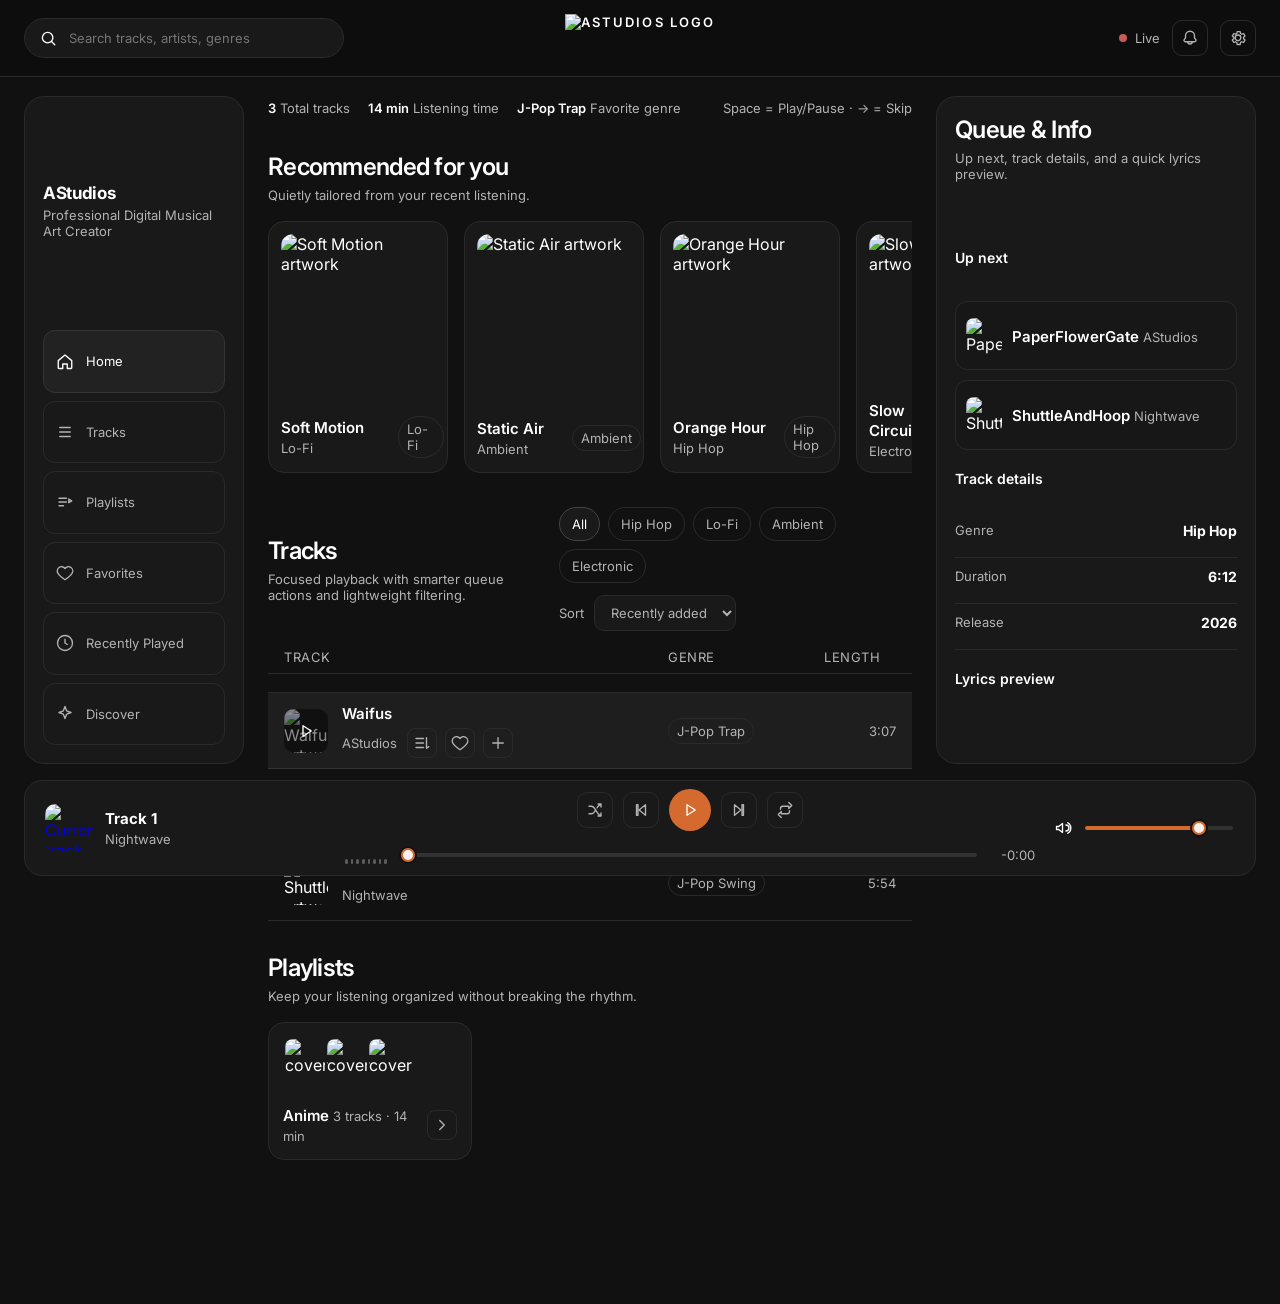
==== index.html @ 65fd6a46 "First Code Files" ====
<!doctype html>
<html lang="en">
  <head>
    <meta charset="UTF-8" />
    <meta name="viewport" content="width=device-width, initial-scale=1.0" />
    <title>𝗔𝗦𝘁𝘂𝗱𝗶𝗼𝘀 ᴡᴇʙ</title>
    <link rel="preconnect" href="https://fonts.googleapis.com" />
    <link rel="preconnect" href="https://fonts.gstatic.com" crossorigin />
    <link
      href="https://fonts.googleapis.com/css2?family=Inter:wght@400;500;600;700&display=swap"
      rel="stylesheet"
    />
    <link rel="stylesheet" href="style.css" />
  </head>
  <body>
    <svg class="icon-sprite" aria-hidden="true" focusable="false">
      <symbol id="icon-home" viewBox="0 0 24 24">
        <path
          d="M3 11.5 12 4l9 7.5V21a1 1 0 0 1-1 1h-5v-6H9v6H4a1 1 0 0 1-1-1z"
        />
      </symbol>
      <symbol id="icon-tracks" viewBox="0 0 24 24">
        <path d="M5 6h14M5 12h14M5 18h14" />
      </symbol>
      <symbol id="icon-playlists" viewBox="0 0 24 24">
        <path d="M4 7h10M4 12h10M4 17h6M17 8l4 2.5-4 2.5z" />
      </symbol>
      <symbol id="icon-heart" viewBox="0 0 24 24">
        <path
          d="M12 21s-7-4.6-9.3-8.4A5.5 5.5 0 0 1 12 6a5.5 5.5 0 0 1 9.3 6.6C19 16.4 12 21 12 21"
        />
      </symbol>
      <symbol id="icon-clock" viewBox="0 0 24 24">
        <path d="M12 7v5l3 2m7-2a10 10 0 1 1-20 0 10 10 0 0 1 20 0" />
      </symbol>
      <symbol id="icon-discover" viewBox="0 0 24 24">
        <path d="m12 2 2.2 5.8L20 10l-5.8 2.2L12 18l-2.2-5.8L4 10l5.8-2.2z" />
      </symbol>
      <symbol id="icon-search" viewBox="0 0 24 24">
        <path d="m21 21-4.35-4.35m1.85-5.15a7 7 0 1 1-14 0 7 7 0 0 1 14 0" />
      </symbol>
      <symbol id="icon-settings" viewBox="0 0 24 24">
        <path
          d="m19.4 13 .1-1-.1-1 2-1.6-2-3.4-2.4 1a8.8 8.8 0 0 0-1.7-1l-.4-2.6h-4l-.4 2.6a8.8 8.8 0 0 0-1.7 1l-2.4-1-2 3.4 2 1.6-.1 1 .1 1-2 1.6 2 3.4 2.4-1a8.8 8.8 0 0 0 1.7 1l.4 2.6h4l.4-2.6a8.8 8.8 0 0 0 1.7-1l2.4 1 2-3.4zM12 15.5A3.5 3.5 0 1 1 12 8a3.5 3.5 0 0 1 0 7.5"
        />
      </symbol>
      <symbol id="icon-bell" viewBox="0 0 24 24">
        <path
          d="M15 17H5.8a1.8 1.8 0 0 1-1.5-2.8L6 11.8V9a6 6 0 1 1 12 0v2.8l1.7 2.4A1.8 1.8 0 0 1 18.2 17H15m0 0a3 3 0 0 1-6 0"
        />
      </symbol>
      <symbol id="icon-chevron" viewBox="0 0 24 24">
        <path d="m9 6 6 6-6 6" />
      </symbol>
      <symbol id="icon-play" viewBox="0 0 24 24">
        <path d="m8 5 11 7-11 7z" />
      </symbol>
      <symbol id="icon-pause" viewBox="0 0 24 24">
        <path d="M8 5h3v14H8zm5 0h3v14h-3z" />
      </symbol>
      <symbol id="icon-prev" viewBox="0 0 24 24">
        <path d="M6 5h2v14H6zm3.5 7 8.5-7v14z" />
      </symbol>
      <symbol id="icon-next" viewBox="0 0 24 24">
        <path d="M16 5h2v14h-2zM6 19V5l8.5 7z" />
      </symbol>
      <symbol id="icon-shuffle" viewBox="0 0 24 24">
        <path
          d="M16 4h4v4m0 8v4h-4M4 7h3c2 0 3 .7 4.2 2.5l4.6 7C17 18.3 18 19 20 19M20 5c-2 0-3 .7-4.2 2.5l-1.1 1.6M4 17h3c2 0 3-.7 4.2-2.5l1.1-1.6"
        />
      </symbol>
      <symbol id="icon-repeat" viewBox="0 0 24 24">
        <path
          d="M17 2l4 4-4 4V7H9a3 3 0 0 0-3 3v1M7 22l-4-4 4-4v3h8a3 3 0 0 0 3-3v-1"
        />
      </symbol>
      <symbol id="icon-volume" viewBox="0 0 24 24">
        <path
          d="M5 14H2v-4h3l5-4v12zm9.5-6a4 4 0 0 1 0 8m2.5-11a8 8 0 0 1 0 14"
        />
      </symbol>
      <symbol id="icon-plus" viewBox="0 0 24 24">
        <path d="M12 5v14M5 12h14" />
      </symbol>
      <symbol id="icon-queue" viewBox="0 0 24 24">
        <path d="M4 6h10M4 12h10M4 18h10M18 5v14l3-2.2" />
      </symbol>
      <symbol id="icon-like" viewBox="0 0 24 24">
        <path
          d="M12 21s-7-4.6-9.3-8.4A5.5 5.5 0 0 1 12 6a5.5 5.5 0 0 1 9.3 6.6C19 16.4 12 21 12 21"
        />
      </symbol>
    </svg>

    <header class="global-topbar">
      <div class="topbar-section topbar-left">
        <label
          class="search-shell topbar-search"
          aria-label="Search tracks, artists, genres"
        >
          <svg><use href="#icon-search"></use></svg>
          <input
            id="searchInput"
            type="search"
            placeholder="Search tracks, artists, genres"
          />
        </label>
      </div>

      <a class="topbar-logo" href="#" aria-label="AStudios home">
        <img
          style="width: auto; height: 3rem"
          src="images/logo.png"
          alt="AStudios logo"
        />
      </a>

      <div class="topbar-section topbar-right">
        <span class="live-status"><span class="live-dot"></span>Live</span>
        <button
          class="icon-button topbar-icon"
          id="notificationsButton"
          type="button"
          aria-label="Notifications"
          aria-expanded="false"
          aria-controls="notificationsPopup"
        >
          <svg><use href="#icon-bell"></use></svg>
        </button>
        <button
          class="icon-button topbar-icon"
          id="settingsButton"
          type="button"
          aria-label="Settings"
          aria-expanded="false"
          aria-controls="settingsPopup"
        >
          <svg><use href="#icon-settings"></use></svg>
        </button>

        <section
          class="topbar-popup notifications-popup"
          id="notificationsPopup"
          hidden
          aria-label="Notifications"
        >
          <div class="popup-header">
            <div>
              <h3>Notifications</h3>
              <p>Recent listening activity and queue updates.</p>
            </div>
            <span class="popup-badge">Inbox</span>
          </div>
          <div class="notification-list" id="notificationList"></div>
        </section>

        <section
          class="topbar-popup settings-popup"
          id="settingsPopup"
          hidden
          aria-label="Settings"
        >
          <div class="popup-header">
            <div>
              <h3>Appearance</h3>
              <p>Adjust theme, main color, and interface details.</p>
            </div>
          </div>

          <div class="settings-group">
            <span class="settings-label">Theme</span>
            <div class="theme-options" id="themeOptions">
              <button
                class="setting-pill active"
                type="button"
                data-theme="night"
              >
                Night
              </button>
              <button class="setting-pill" type="button" data-theme="graphite">
                Graphite
              </button>
              <button class="setting-pill" type="button" data-theme="paper">
                Paper
              </button>
            </div>
          </div>

          <div class="settings-group">
            <span class="settings-label">Main color</span>
            <div class="accent-options" id="accentOptions">
              <button
                class="accent-swatch active"
                type="button"
                data-accent="orange"
                aria-label="Muted orange"
              ></button>
              <button
                class="accent-swatch"
                type="button"
                data-accent="copper"
                aria-label="Copper"
              ></button>
              <button
                class="accent-swatch"
                type="button"
                data-accent="sand"
                aria-label="Sand"
              ></button>
              <button
                class="accent-swatch"
                type="button"
                data-accent="rose"
                aria-label="Rose"
              ></button>
            </div>
          </div>

          <div class="settings-group">
            <span class="settings-label">More options</span>
            <div class="settings-toggles">
              <label class="toggle-row">
                <span>Compact density</span>
                <input id="compactDensityToggle" type="checkbox" />
              </label>
              <label class="toggle-row">
                <span>Live pulse</span>
                <input id="livePulseToggle" type="checkbox" checked />
              </label>
              <label class="toggle-row">
                <span>Waveform motion</span>
                <input id="waveMotionToggle" type="checkbox" checked />
              </label>
            </div>
          </div>
        </section>
      </div>
    </header>

    <div class="app-shell">
      <aside class="sidebar" id="sidebar">
        <div class="sidebar-top">
          <div class="brand-block">
            <span class="brand">AStudios</span>
            <span class="brand-subtitle"
              >Professional Digital Musical Art Creator</span
            >
          </div>
        </div>

        <nav class="sidebar-nav" aria-label="Sidebar navigation">
          <button class="nav-item active" type="button">
            <svg><use href="#icon-home"></use></svg><span>Home</span>
          </button>
          <button
            onclick="location.href = 'tracks.html'"
            target="content"
            class="nav-item"
            type="button"
          >
            <svg><use href="#icon-tracks"></use></svg><span>Tracks</span>
          </button>
          <button
            onclick="location.href = 'playlists.html'"
            target="content"
            class="nav-item"
            type="button"
          >
            <svg><use href="#icon-playlists"></use></svg><span>Playlists</span>
          </button>
          <button class="nav-item" type="button">
            <svg><use href="#icon-heart"></use></svg><span>Favorites</span>
          </button>
          <button class="nav-item" type="button">
            <svg><use href="#icon-clock"></use></svg
            ><span>Recently Played</span>
          </button>
          <button class="nav-item" type="button">
            <svg><use href="#icon-discover"></use></svg><span>Discover</span>
          </button>
        </nav>
      </aside>

      <div class="content-shell">
        <main class="main-content">
          <section class="stats-row" aria-label="Dashboard stats">
            <span><strong id="statTracks">0</strong> Total tracks</span>
            <span
              ><strong id="statListening">0 min</strong> Listening time</span
            >
            <span><strong id="statGenre">Hip Hop</strong> Favorite genre</span>
            <span class="shortcut-hint">Space = Play/Pause · → = Skip</span>
          </section>

          <section class="discover-section">
            <div class="section-header">
              <div>
                <h2>Recommended for you</h2>
                <p>Quietly tailored from your recent listening.</p>
              </div>
            </div>
            <div class="discover-row" id="discoverRow">
              <article class="discover-card skeleton"></article>
              <article class="discover-card skeleton"></article>
              <article class="discover-card skeleton"></article>
            </div>
          </section>

          <section class="tracks-section">
            <div class="section-header">
              <div>
                <h1>Tracks</h1>
                <p>
                  Focused playback with smarter queue actions and lightweight
                  filtering.
                </p>
              </div>
              <div class="toolbar">
                <div class="filter-chips" id="filterChips">
                  <button class="chip active" type="button" data-filter="all">
                    All
                  </button>
                  <button class="chip" type="button" data-filter="Hip Hop">
                    Hip Hop
                  </button>
                  <button class="chip" type="button" data-filter="Lo-Fi">
                    Lo-Fi
                  </button>
                  <button class="chip" type="button" data-filter="Ambient">
                    Ambient
                  </button>
                  <button class="chip" type="button" data-filter="Electronic">
                    Electronic
                  </button>
                </div>
                <label class="sort-shell">
                  <span>Sort</span>
                  <select id="sortSelect">
                    <option value="default">Recently added</option>
                    <option value="length">Length</option>
                    <option value="genre">Genre</option>
                    <option value="recent">Recently added</option>
                  </select>
                </label>
              </div>
            </div>

            <div class="track-list-header" aria-hidden="true">
              <span>Track</span>
              <span>Genre</span>
              <span>Length</span>
            </div>

            <div class="track-list" id="playlist" aria-label="Track list"></div>
          </section>

          <section class="playlists-section">
            <div class="section-header">
              <div>
                <h2>Playlists</h2>
                <p>
                  Keep your listening organized without breaking the rhythm.
                </p>
              </div>
            </div>
            <div class="playlist-grid" id="playlistGrid"></div>
          </section>
        </main>
      </div>

      <aside class="queue-panel" id="queuePanel">
        <div class="queue-header">
          <div>
            <h2>Queue & Info</h2>
            <p>Up next, track details, and a quick lyrics preview.</p>
          </div>
        </div>

        <section class="queue-section">
          <h3>Up next</h3>
          <div class="queue-list" id="queueList"></div>
        </section>

        <section class="queue-section">
          <h3>Track details</h3>
          <div class="detail-list">
            <div>
              <span>Genre</span><strong id="detailGenre">Hip Hop</strong>
            </div>
            <div>
              <span>Duration</span><strong id="detailDuration">6:12</strong>
            </div>
            <div>
              <span>Release</span><strong id="detailRelease">2026</strong>
            </div>
          </div>
        </section>

        <section class="queue-section">
          <h3>Lyrics preview</h3>
          <div class="lyrics-preview" id="lyricsPreview"></div>
        </section>
      </aside>
    </div>

    <footer class="player" id="player" aria-label="Music player">
      <div class="player-track">
        <a
          href="now-playing.html"
          target="content"
          aria-label="Open Now Playing view"
        >
          <img
            id="playerCover"
            src="images/cover1.jpg"
            alt="Current track cover art"
          />
        </a>
        <div class="player-track-copy">
          <strong id="playerTitle">Track 1</strong>
          <span id="playerArtist">Nightwave</span>
        </div>
      </div>

      <div class="player-controls">
        <div class="transport-row">
          <button
            class="icon-button"
            id="shuffleButton"
            type="button"
            aria-label="Shuffle"
          >
            <svg><use href="#icon-shuffle"></use></svg>
          </button>
          <button
            class="icon-button"
            id="prevButton"
            type="button"
            aria-label="Previous track"
          >
            <svg><use href="#icon-prev"></use></svg>
          </button>
          <button
            class="play-toggle"
            id="playPauseButton"
            type="button"
            aria-label="Play"
          >
            <svg class="icon-play"><use href="#icon-play"></use></svg>
            <svg class="icon-pause"><use href="#icon-pause"></use></svg>
            <span class="sr-only play-label">Play</span>
          </button>
          <button
            class="icon-button"
            id="nextButton"
            type="button"
            aria-label="Next track"
          >
            <svg><use href="#icon-next"></use></svg>
          </button>
          <button
            class="icon-button"
            id="repeatButton"
            type="button"
            aria-label="Repeat"
          >
            <svg><use href="#icon-repeat"></use></svg>
          </button>
        </div>

        <div class="progress-row">
          <div class="wave-visualizer" aria-hidden="true">
            <span></span><span></span><span></span><span></span><span></span
            ><span></span><span></span><span></span>
          </div>
          <input
            id="progressBar"
            type="range"
            min="0"
            max="100"
            step="0.001"
            value="0"
            aria-label="Track progress"
          />
          <span class="time-left" id="timeLeft">-0:00</span>
        </div>
      </div>

      <div class="player-volume">
        <svg><use href="#icon-volume"></use></svg>
        <input
          id="volumeBar"
          type="range"
          min="0"
          max="100"
          value="80"
          aria-label="Volume"
        />
      </div>
    </footer>

    <audio id="audioPlayer" preload="metadata"></audio>
    <script src="script.js"></script>
  </body>
</html>
---- style.css ----
:root {
  --bg: #111111;
  --surface: #191919;
  --surface-soft: #1e1e1e;
  --surface-hover: #222222;
  --border: #2a2a2a;
  --text: #ffffff;
  --muted: #b3b3b3;
  --accent: #d46a2e;
  --accent-soft: rgba(212, 106, 46, 0.12);
  --danger: #c75a5a;
  --grid: 24px;
  --radius: 16px;
  --player-height: 96px;
  --sidebar-width: 220px;
  --queue-width: 320px;
  --topbar-height: 72px;
}

body[data-theme="graphite"] {
  --bg: #151515;
  --surface: #1c1c1c;
  --surface-soft: #232323;
  --surface-hover: #282828;
  --border: #313131;
}

body[data-theme="paper"] {
  --bg: #efede7;
  --surface: #faf8f3;
  --surface-soft: #f1eee7;
  --surface-hover: #e8e4dd;
  --border: #d7d1c7;
  --text: #171717;
  --muted: #5d5a53;
}

body[data-accent="orange"] {
  --accent: #d46a2e;
  --accent-soft: rgba(212, 106, 46, 0.12);
}

body[data-accent="copper"] {
  --accent: #b96d4b;
  --accent-soft: rgba(185, 109, 75, 0.14);
}

body[data-accent="sand"] {
  --accent: #b8915f;
  --accent-soft: rgba(184, 145, 95, 0.14);
}

body[data-accent="rose"] {
  --accent: #b86868;
  --accent-soft: rgba(184, 104, 104, 0.14);
}

* {
  box-sizing: border-box;
}

html {
  scroll-behavior: smooth;
}

body {
  margin: 0;
  min-height: 100vh;
  background: var(--bg);
  color: var(--text);
  font-family: "Inter", -apple-system, BlinkMacSystemFont, "Segoe UI", sans-serif;
  padding: calc(var(--topbar-height) + 24px) 0 calc(var(--player-height) + 24px);
}

img {
  display: block;
  max-width: 100%;
}

button,
input,
select {
  font: inherit;
}

button {
  cursor: pointer;
}

svg {
  width: 18px;
  height: 18px;
  stroke: currentColor;
  stroke-width: 1.8;
  fill: none;
  stroke-linecap: round;
  stroke-linejoin: round;
  flex: 0 0 auto;
}

.icon-sprite,
.sr-only {
  position: absolute;
  width: 1px;
  height: 1px;
  overflow: hidden;
  clip: rect(0, 0, 0, 0);
}

.app-shell {
  max-width: 1440px;
  margin: 0 auto;
  display: grid;
  grid-template-columns: var(--sidebar-width) minmax(0, 1fr) var(--queue-width);
  gap: var(--grid);
  padding: 0 var(--grid) var(--grid);
}

.sidebar,
.queue-panel,
.discover-card,
.playlist-card,
.track-row:hover,
.track-row.active {
  transition: background-color 160ms ease, border-color 160ms ease, opacity 160ms ease, transform 160ms ease;
}

.sidebar,
.queue-panel {
  position: sticky;
  top: calc(var(--topbar-height) + 24px);
  align-self: start;
  min-height: calc(100vh - var(--topbar-height) - 48px - var(--player-height) - 16px);
  padding: 18px;
  border: 1px solid var(--border);
  border-radius: 20px;
  background: var(--surface);
}

.sidebar {
  display: grid;
  gap: 24px;
}

.sidebar-top,
.queue-header,
.section-header,
.toolbar,
.stats-row,
.transport-row,
.progress-row,
.player-track,
.player-volume,
.track-main,
.track-meta,
.track-actions,
.discover-meta,
.playlist-stack,
.playlist-meta {
  display: flex;
  align-items: center;
}

.sidebar-top {
  justify-content: space-between;
  gap: 12px;
}

.brand-block {
  display: grid;
  gap: 4px;
}

.brand {
  font-size: 17px;
  font-weight: 700;
  letter-spacing: -0.02em;
}

.brand-subtitle,
.section-header p,
.stats-row,
.track-list-header,
.track-time,
.track-artist,
.track-genre,
.discover-meta span,
.playlist-meta span,
.queue-header p,
.queue-section p,
.detail-list span,
.lyrics-preview,
.player-track-copy span,
.time-left,
.shortcut-hint,
.sort-shell span,
.search-shell input,
select,
.queue-item span {
  color: var(--muted);
}

.brand-subtitle,
.section-header p,
.stats-row,
.track-list-header,
.track-time,
.track-artist,
.track-genre,
.discover-meta span,
.playlist-meta span,
.queue-header p,
.queue-section p,
.detail-list span,
.lyrics-preview,
.player-track-copy span,
.time-left,
.shortcut-hint,
.sort-shell span,
.search-shell input,
select,
.queue-item span,
.chip,
.nav-item span {
  font-size: 13px;
}

.sidebar-toggle,
.mobile-sidebar-toggle,
.icon-button,
.avatar-button,
.row-action,
.chip,
.nav-item,
.play-toggle {
  border: 1px solid var(--border);
  background: transparent;
  color: var(--muted);
}

.sidebar-toggle,
.mobile-sidebar-toggle,
.icon-button,
.avatar-button,
.row-action,
.play-toggle {
  display: inline-flex;
  align-items: center;
  justify-content: center;
  width: 36px;
  height: 36px;
  border-radius: 10px;
}

.sidebar-toggle:hover,
.mobile-sidebar-toggle:hover,
.icon-button:hover,
.avatar-button:hover,
.row-action:hover,
.nav-item:hover,
.chip:hover {
  background: var(--surface-hover);
  color: var(--text);
}

.sidebar-nav {
  display: grid;
  gap: 8px;
}

.nav-item {
  display: flex;
  align-items: center;
  gap: 12px;
  width: 100%;
  padding: 10px 12px;
  border-radius: 12px;
  text-align: left;
}

.nav-item.active {
  background: rgba(255, 255, 255, 0.04);
  color: var(--text);
  border-color: #343434;
}

.content-shell {
  min-width: 0;
  display: grid;
  gap: 24px;
}

.global-topbar {
  position: fixed;
  top: 0;
  left: 0;
  right: 0;
  z-index: 40;
  min-height: var(--topbar-height);
  padding: 14px 24px;
  display: grid;
  grid-template-columns: 1fr auto 1fr;
  align-items: center;
  gap: 20px;
  background: rgba(14, 14, 14, 0.97);
  border-bottom: 1px solid var(--border);
}

.topbar-section {
  display: flex;
  align-items: center;
  gap: 12px;
  min-width: 0;
  position: relative;
}

.topbar-left {
  justify-content: flex-start;
}

.topbar-right {
  justify-content: flex-end;
}

.topbar-logo {
  display: inline-flex;
  align-items: center;
  justify-self: center;
  gap: 10px;
  color: var(--text);
  text-decoration: none;
  text-transform: uppercase;
  letter-spacing: 0.16em;
  font-size: 13px;
  font-weight: 600;
  transition: transform 160ms ease, color 160ms ease, opacity 160ms ease;
}

.topbar-logo:hover {
  color: #edd5c8;
  transform: scale(1.02);
}

.logo-mark {
  position: relative;
  width: 16px;
  height: 16px;
  border-radius: 50%;
  border: 1px solid rgba(212, 106, 46, 0.5);
}

.logo-mark::after {
  content: "";
  position: absolute;
  inset: 3px;
  border-radius: 50%;
  background: rgba(212, 106, 46, 0.25);
}

.page-label {
  color: var(--muted);
  font-size: 13px;
  letter-spacing: 0.02em;
}

.mobile-sidebar-toggle {
  display: none;
}

.search-shell {
  display: inline-flex;
  align-items: center;
  gap: 10px;
  min-width: min(320px, 32vw);
  padding: 0 14px;
  height: 40px;
  border: 1px solid var(--border);
  border-radius: 999px;
  background: var(--surface);
}

.search-shell input {
  width: 100%;
  border: 0;
  background: transparent;
  outline: 0;
}

.topbar-search:focus-within {
  border-color: #3a3a3a;
}

.topbar-popup {
  position: absolute;
  top: calc(100% + 14px);
  right: 0;
  width: min(360px, calc(100vw - 32px));
  padding: 16px;
  border: 1px solid var(--border);
  border-radius: 16px;
  background: var(--surface);
  box-shadow: 0 16px 48px rgba(0, 0, 0, 0.24);
  display: grid;
  gap: 16px;
}

.topbar-popup[hidden] {
  display: none;
}

.popup-header {
  display: grid;
  grid-template-columns: 1fr auto;
  gap: 12px;
  align-items: start;
}

.popup-header h3,
.notification-copy strong {
  margin: 0;
  font-size: 15px;
  font-weight: 600;
}

.popup-header p,
.notification-copy p,
.settings-label,
.toggle-row span,
.popup-badge {
  margin: 0;
  font-size: 13px;
  color: var(--muted);
}

.popup-badge {
  padding: 6px 8px;
  border: 1px solid var(--border);
  border-radius: 999px;
  background: var(--surface-soft);
}

.notification-list,
.settings-toggles {
  display: grid;
  gap: 10px;
}

.notification-item {
  display: grid;
  grid-template-columns: auto 1fr;
  gap: 12px;
  align-items: start;
  padding: 12px;
  border: 1px solid var(--border);
  border-radius: 12px;
  background: var(--surface-soft);
}

.notification-dot {
  width: 8px;
  height: 8px;
  border-radius: 50%;
  margin-top: 6px;
  background: var(--accent);
}

.notification-copy {
  display: grid;
  gap: 4px;
}

.settings-group {
  display: grid;
  gap: 10px;
}

.settings-label {
  font-weight: 600;
  color: var(--text);
}

.theme-options {
  display: grid;
  grid-template-columns: repeat(3, 1fr);
  gap: 8px;
}

.setting-pill {
  height: 38px;
  border: 1px solid var(--border);
  border-radius: 10px;
  background: transparent;
  color: var(--muted);
}

.setting-pill.active,
.setting-pill:hover,
.setting-pill:focus-visible {
  color: var(--text);
  border-color: color-mix(in srgb, var(--accent) 60%, var(--border));
  background: var(--accent-soft);
}

.accent-options {
  display: grid;
  grid-template-columns: repeat(4, 1fr);
  gap: 10px;
}

.accent-swatch {
  height: 38px;
  border-radius: 12px;
  border: 1px solid var(--border);
  background: transparent;
  position: relative;
}

.accent-swatch::before {
  content: "";
  position: absolute;
  inset: 8px;
  border-radius: 999px;
}

.accent-swatch[data-accent="orange"]::before { background: #d46a2e; }
.accent-swatch[data-accent="copper"]::before { background: #b96d4b; }
.accent-swatch[data-accent="sand"]::before { background: #b8915f; }
.accent-swatch[data-accent="rose"]::before { background: #b86868; }

.accent-swatch.active {
  border-color: color-mix(in srgb, var(--accent) 65%, var(--border));
}

.toggle-row {
  display: grid;
  grid-template-columns: 1fr auto;
  gap: 12px;
  align-items: center;
  padding: 10px 0;
  border-top: 1px solid var(--border);
}

.toggle-row:first-child {
  border-top: 0;
  padding-top: 0;
}

.toggle-row input {
  width: 18px;
  height: 18px;
  accent-color: var(--accent);
}

.live-status {
  display: inline-flex;
  align-items: center;
  gap: 8px;
  font-size: 13px;
  color: var(--muted);
}

.live-dot {
  width: 8px;
  height: 8px;
  border-radius: 50%;
  background: var(--danger);
  box-shadow: 0 0 0 0 rgba(199, 90, 90, 0.35);
  animation: pulse 1.8s infinite;
}

@keyframes pulse {
  0% { box-shadow: 0 0 0 0 rgba(199, 90, 90, 0.35); }
  70% { box-shadow: 0 0 0 8px rgba(199, 90, 90, 0); }
  100% { box-shadow: 0 0 0 0 rgba(199, 90, 90, 0); }
}

.avatar-button {
  width: 38px;
  height: 38px;
  border-radius: 50%;
  color: var(--text);
}

.avatar-button span {
  font-size: 12px;
  font-weight: 700;
}

.main-content {
  display: grid;
  gap: 32px;
}

.stats-row {
  gap: 18px;
  flex-wrap: wrap;
  min-height: 24px;
}

.stats-row strong {
  color: var(--text);
  font-weight: 600;
}

.shortcut-hint {
  margin-left: auto;
}

.section-header {
  justify-content: space-between;
  gap: 16px;
}

.section-header h1,
.section-header h2,
.queue-header h2 {
  margin: 0 0 6px;
  font-size: 24px;
  font-weight: 600;
  letter-spacing: -0.03em;
}

.section-header p,
.queue-header p {
  margin: 0;
}

.discover-section,
.tracks-section,
.playlists-section {
  display: grid;
  gap: 18px;
}

.discover-row {
  display: grid;
  grid-auto-flow: column;
  grid-auto-columns: minmax(180px, 220px);
  gap: 16px;
  overflow-x: auto;
  padding-bottom: 2px;
}

.discover-card,
.playlist-card {
  border: 1px solid var(--border);
  border-radius: 16px;
  background: var(--surface);
}

.discover-card {
  padding: 12px;
  display: grid;
  gap: 12px;
}

.discover-card img {
  width: 100%;
  aspect-ratio: 1 / 1;
  object-fit: cover;
  border-radius: 12px;
}

.discover-meta {
  justify-content: space-between;
  gap: 12px;
}

.discover-meta strong,
.playlist-meta strong,
.queue-item strong,
.track-title {
  font-size: 15px;
  font-weight: 600;
}

.skeleton {
  min-height: 248px;
  background:
    linear-gradient(90deg, #1a1a1a 25%, #212121 50%, #1a1a1a 75%);
  background-size: 200% 100%;
  animation: shimmer 1.2s infinite linear;
}

@keyframes shimmer {
  from { background-position: 200% 0; }
  to { background-position: -200% 0; }
}

.toolbar {
  gap: 12px;
  flex-wrap: wrap;
}

.filter-chips {
  display: flex;
  flex-wrap: wrap;
  gap: 8px;
}

.chip {
  padding: 8px 12px;
  border-radius: 999px;
}

.chip.active {
  color: var(--text);
  border-color: #444;
  background: rgba(255, 255, 255, 0.04);
}

.sort-shell {
  display: inline-flex;
  align-items: center;
  gap: 10px;
}

select {
  min-width: 140px;
  height: 36px;
  padding: 0 12px;
  border: 1px solid var(--border);
  border-radius: 10px;
  background: var(--surface);
  outline: 0;
}

.track-list-header,
.track-row {
  display: grid;
  grid-template-columns: minmax(0, 1fr) 140px 72px;
  align-items: center;
  gap: 16px;
}

.track-list-header {
  padding: 0 16px 8px;
  border-bottom: 1px solid var(--border);
  text-transform: uppercase;
  letter-spacing: 0.04em;
}

.track-list {
  border-top: 1px solid var(--border);
}

.track-row {
  min-height: 76px;
  padding: 0 16px;
  border-bottom: 1px solid var(--border);
}

.track-row:hover,
.track-row.active {
  background: var(--surface-soft);
}

.track-row.active {
  border-color: #343434;
}

.track-main {
  gap: 14px;
  min-width: 0;
}

.track-thumb {
  position: relative;
  width: 44px;
  height: 44px;
  border-radius: 10px;
  overflow: hidden;
  flex: 0 0 auto;
}

.track-thumb img {
  width: 100%;
  height: 100%;
  object-fit: cover;
}

.row-play-button {
  position: absolute;
  inset: 0;
  display: grid;
  place-items: center;
  border: 0;
  background: rgba(0, 0, 0, 0.45);
  color: #fff;
  opacity: 0;
  transition: opacity 140ms ease;
}

.track-row:hover .row-play-button,
.track-row.active .row-play-button {
  opacity: 1;
}

.track-copy {
  display: grid;
  gap: 5px;
  min-width: 0;
}

.track-title,
.track-artist,
.queue-item strong,
.queue-item span {
  overflow: hidden;
  text-overflow: ellipsis;
  white-space: nowrap;
}

.track-meta {
  gap: 10px;
  min-width: 0;
}

.genre-tag {
  display: inline-flex;
  align-items: center;
  padding: 4px 8px;
  border: 1px solid var(--border);
  border-radius: 999px;
  color: var(--muted);
}

.track-actions {
  gap: 8px;
  margin-left: auto;
  opacity: 0;
  transition: opacity 140ms ease;
}

.track-row:hover .track-actions,
.track-row.active .track-actions {
  opacity: 1;
}

.row-action {
  width: 30px;
  height: 30px;
  border-radius: 8px;
}

.track-time {
  text-align: right;
}

.playlist-grid {
  display: grid;
  grid-template-columns: repeat(3, minmax(0, 1fr));
  gap: 16px;
}

.playlist-card {
  padding: 14px;
  display: grid;
  gap: 14px;
}

.playlist-stack {
  gap: 0;
}

.playlist-stack img {
  width: 54px;
  height: 54px;
  object-fit: cover;
  border-radius: 10px;
  border: 2px solid var(--surface);
  margin-left: -12px;
}

.playlist-stack img:first-child {
  margin-left: 0;
}

.playlist-meta {
  justify-content: space-between;
  gap: 12px;
}

.queue-panel {
  display: grid;
  gap: 20px;
  overflow: hidden;
}

.queue-header {
  justify-content: space-between;
  align-items: start;
  gap: 12px;
}

.queue-header .icon-button svg {
  transition: transform 160ms ease;
}

.queue-section {
  display: grid;
  gap: 12px;
}

.queue-section h3 {
  margin: 0;
  font-size: 14px;
  font-weight: 600;
}

.queue-list {
  display: grid;
  gap: 10px;
  max-height: 220px;
  overflow: auto;
}

.queue-item {
  display: flex;
  align-items: center;
  gap: 10px;
  padding: 10px;
  border: 1px solid var(--border);
  border-radius: 12px;
  background: #171717;
}

.queue-item img {
  width: 36px;
  height: 36px;
  border-radius: 8px;
  object-fit: cover;
}

.detail-list {
  display: grid;
  gap: 10px;
}

.detail-list div {
  display: flex;
  justify-content: space-between;
  gap: 12px;
  padding-bottom: 10px;
  border-bottom: 1px solid var(--border);
}

.detail-list strong {
  font-size: 14px;
}

.lyrics-preview {
  max-height: 180px;
  overflow: auto;
  line-height: 1.75;
  padding-right: 6px;
}

.player {
  position: fixed;
  left: 24px;
  right: 24px;
  bottom: 24px;
  z-index: 30;
  max-width: 1392px;
  margin: 0 auto;
  display: grid;
  grid-template-columns: minmax(220px, 280px) minmax(0, 1fr) 180px;
  gap: 20px;
  align-items: center;
  height: var(--player-height);
  padding: 0 20px;
  background: var(--surface);
  border: 1px solid var(--border);
  border-radius: 18px;
}

.player-track {
  gap: 12px;
  min-width: 0;
}

.player-track img {
  width: 48px;
  height: 48px;
  border-radius: 10px;
  object-fit: cover;
}

.player-track-copy {
  display: grid;
  gap: 3px;
  min-width: 0;
}

.player-track-copy strong {
  overflow: hidden;
  text-overflow: ellipsis;
  white-space: nowrap;
  font-size: 15px;
}

.player-controls {
  display: grid;
  gap: 12px;
}

.transport-row {
  justify-content: center;
  gap: 10px;
}

.play-toggle {
  width: 42px;
  height: 42px;
  border-radius: 50%;
  color: #fff;
  background: var(--accent);
  border-color: transparent;
  transition: transform 120ms ease, background-color 160ms ease;
}

.play-toggle:active {
  transform: scale(0.96);
}

.icon-button.active,
.repeat-one {
  color: var(--text);
  border-color: #454545;
  background: rgba(255, 255, 255, 0.05);
}

.play-toggle .icon-pause {
  display: none;
}

.is-playing .play-toggle .icon-play {
  display: none;
}

.is-playing .play-toggle .icon-pause {
  display: block;
}

.progress-row {
  gap: 12px;
}

#progressBar {
  --track-fill: 0%;
  height: 20px;
  cursor: pointer;
  background: transparent;
}

#volumeBar {
  --track-fill: 80%;
  cursor: pointer;
  height: 20px;
}

.wave-visualizer {
  display: flex;
  align-items: end;
  gap: 3px;
  width: 42px;
  height: 18px;
}

.wave-visualizer span {
  width: 3px;
  height: 6px;
  border-radius: 999px;
  background: #6d6d6d;
  animation: wave 1.2s ease-in-out infinite;
  opacity: 0.8;
}

.wave-visualizer span:nth-child(2) { animation-delay: 0.08s; }
.wave-visualizer span:nth-child(3) { animation-delay: 0.16s; }
.wave-visualizer span:nth-child(4) { animation-delay: 0.24s; }
.wave-visualizer span:nth-child(5) { animation-delay: 0.32s; }
.wave-visualizer span:nth-child(6) { animation-delay: 0.4s; }
.wave-visualizer span:nth-child(7) { animation-delay: 0.48s; }
.wave-visualizer span:nth-child(8) { animation-delay: 0.56s; }

body:not(.is-playing) .wave-visualizer span {
  animation-play-state: paused;
  height: 5px;
}

@keyframes wave {
  0%, 100% { height: 5px; }
  50% { height: 16px; background: var(--accent); }
}

input[type="range"] {
  width: 100%;
  -webkit-appearance: none;
  appearance: none;
  background: transparent;
}

input[type="range"]::-webkit-slider-runnable-track {
  height: 4px;
  border-radius: 999px;
  background: #323232;
}

input[type="range"]::-moz-range-track {
  height: 4px;
  border-radius: 999px;
  background: #323232;
}

#progressBar::-webkit-slider-runnable-track {
  height: 4px;
  background: linear-gradient(
    90deg,
    var(--accent) 0%,
    var(--accent) var(--track-fill),
    #323232 var(--track-fill),
    #323232 100%
  );
}

#progressBar::-moz-range-track {
  height: 4px;
  background: #323232;
}

#progressBar::-moz-range-progress {
  height: 4px;
  border-radius: 999px;
  background: var(--accent);
}

input[type="range"]::-webkit-slider-thumb {
  -webkit-appearance: none;
  appearance: none;
  width: 12px;
  height: 12px;
  margin-top: -4px;
  border: 0;
  border-radius: 50%;
  background: var(--accent);
  opacity: 0;
  transition: opacity 150ms ease;
}

#progressBar::-webkit-slider-thumb {
  width: 14px;
  height: 14px;
  margin-top: -5px;
  border: 2px solid var(--accent);
  border-radius: 50%;
  background: #f6f1ee;
  box-shadow: 0 0 0 2px rgba(17, 17, 17, 0.95);
  opacity: 1;
}

input[type="range"]::-moz-range-thumb {
  width: 12px;
  height: 12px;
  border: 0;
  border-radius: 50%;
  background: var(--accent);
  opacity: 0;
  transition: opacity 150ms ease;
}

#progressBar::-moz-range-thumb {
  width: 14px;
  height: 14px;
  border: 2px solid var(--accent);
  border-radius: 50%;
  background: #f6f1ee;
  box-shadow: 0 0 0 2px rgba(17, 17, 17, 0.95);
  opacity: 1;
}

#volumeBar::-webkit-slider-runnable-track {
  height: 4px;
  background: linear-gradient(
    90deg,
    var(--accent) 0%,
    var(--accent) var(--track-fill),
    #323232 var(--track-fill),
    #323232 100%
  );
}

#volumeBar::-moz-range-track {
  height: 4px;
  background: #323232;
}

#volumeBar::-moz-range-progress {
  height: 4px;
  border-radius: 999px;
  background: var(--accent);
}

#volumeBar::-webkit-slider-thumb {
  width: 14px;
  height: 14px;
  margin-top: -5px;
  border: 2px solid var(--accent);
  border-radius: 50%;
  background: #f6f1ee;
  box-shadow: 0 0 0 2px rgba(17, 17, 17, 0.95);
  opacity: 1;
}

#volumeBar::-moz-range-thumb {
  width: 14px;
  height: 14px;
  border: 2px solid var(--accent);
  border-radius: 50%;
  background: #f6f1ee;
  box-shadow: 0 0 0 2px rgba(17, 17, 17, 0.95);
  opacity: 1;
}

.progress-row:hover input[type="range"]::-webkit-slider-thumb,
.progress-row:focus-within input[type="range"]::-webkit-slider-thumb,
.player-volume:hover input[type="range"]::-webkit-slider-thumb,
.player-volume:focus-within input[type="range"]::-webkit-slider-thumb,
.progress-row:hover input[type="range"]::-moz-range-thumb,
.progress-row:focus-within input[type="range"]::-moz-range-thumb,
.player-volume:hover input[type="range"]::-moz-range-thumb,
.player-volume:focus-within input[type="range"]::-moz-range-thumb {
  opacity: 1;
}

.progress-row:hover #progressBar::-webkit-slider-thumb,
.progress-row:focus-within #progressBar::-webkit-slider-thumb,
.progress-row:hover #progressBar::-moz-range-thumb,
.progress-row:focus-within #progressBar::-moz-range-thumb,
.player-volume:hover #volumeBar::-webkit-slider-thumb,
.player-volume:focus-within #volumeBar::-webkit-slider-thumb,
.player-volume:hover #volumeBar::-moz-range-thumb,
.player-volume:focus-within #volumeBar::-moz-range-thumb {
  transform: scale(1.08);
}

.time-left {
  min-width: 44px;
  text-align: right;
}

.player-volume {
  gap: 10px;
}

body.no-live-pulse .live-dot {
  animation: none;
  box-shadow: none;
}

body.reduced-wave .wave-visualizer span {
  animation-play-state: paused;
  height: 5px;
}

body.compact-density .track-row {
  min-height: 68px;
}

body.compact-density .playlist-card,
body.compact-density .discover-card,
body.compact-density .topbar-popup {
  padding: 12px;
}

.sidebar.is-collapsed {
  width: 76px;
  padding-inline: 12px;
}

.sidebar.is-collapsed .brand-block,
.sidebar.is-collapsed .nav-item span {
  display: none;
}

.sidebar.is-collapsed .nav-item {
  justify-content: center;
}

.queue-panel.is-collapsed {
  width: 76px;
  padding-inline: 12px;
}

.queue-panel.is-collapsed .queue-header > div,
.queue-panel.is-collapsed .queue-section {
  display: none;
}

.queue-panel.is-collapsed .queue-header {
  justify-content: center;
}

.queue-panel.is-collapsed .queue-header .icon-button svg {
  transform: rotate(180deg);
}

@media (max-width: 1220px) {
  .app-shell {
    grid-template-columns: var(--sidebar-width) minmax(0, 1fr);
  }

  .queue-panel {
    position: fixed;
    right: 24px;
    top: calc(var(--topbar-height) + 24px);
    bottom: calc(var(--player-height) + 40px);
    width: min(320px, calc(100vw - 48px));
    z-index: 25;
  }

  .queue-panel.is-collapsed {
    width: 76px;
  }
}

@media (max-width: 980px) {
  .app-shell {
    grid-template-columns: 1fr;
    padding: 20px;
  }

  .sidebar {
    position: fixed;
    left: 20px;
    top: calc(var(--topbar-height) + 12px);
    bottom: calc(var(--player-height) + 32px);
    width: min(220px, calc(100vw - 40px));
    z-index: 28;
    transform: translateX(-120%);
    transition: transform 180ms ease;
  }

  .sidebar.is-open {
    transform: translateX(0);
  }

  .mobile-sidebar-toggle {
    display: inline-flex;
  }

  .shortcut-hint {
    margin-left: 0;
  }

  .playlist-grid {
    grid-template-columns: 1fr 1fr;
  }

  .player {
    left: 12px;
    right: 12px;
    bottom: 12px;
    grid-template-columns: 1fr;
    gap: 12px;
    height: auto;
    padding: 14px 16px;
  }
}

@media (max-width: 720px) {
  .section-header,
  .toolbar {
    flex-direction: column;
    align-items: stretch;
  }

  .track-list-header {
    display: none;
  }

  .track-row {
    grid-template-columns: 1fr auto;
    padding: 14px 16px;
  }

  .track-genre {
    display: none;
  }

  .track-actions {
    opacity: 1;
  }

  .playlist-grid {
    grid-template-columns: 1fr;
  }

  .queue-panel {
    left: 20px;
    right: 20px;
    width: auto;
  }

  .global-topbar {
    padding: 12px 16px;
    gap: 12px;
  }

  .page-label,
  .topbar-search input,
  .topbar-icon {
    display: none;
  }

  .topbar-search {
    min-width: auto;
    width: 40px;
    padding: 0;
    justify-content: center;
  }

  .topbar-right {
    gap: 8px;
  }

  .topbar-popup {
    right: -8px;
  }
}

@media (max-width: 520px) {
  body {
    padding-top: calc(var(--topbar-height) + 16px);
  }

  .global-topbar {
    padding: 10px 12px;
  }

  .topbar-logo {
    font-size: 12px;
    letter-spacing: 0.13em;
  }

  .avatar-button {
    width: 34px;
    height: 34px;
  }
}
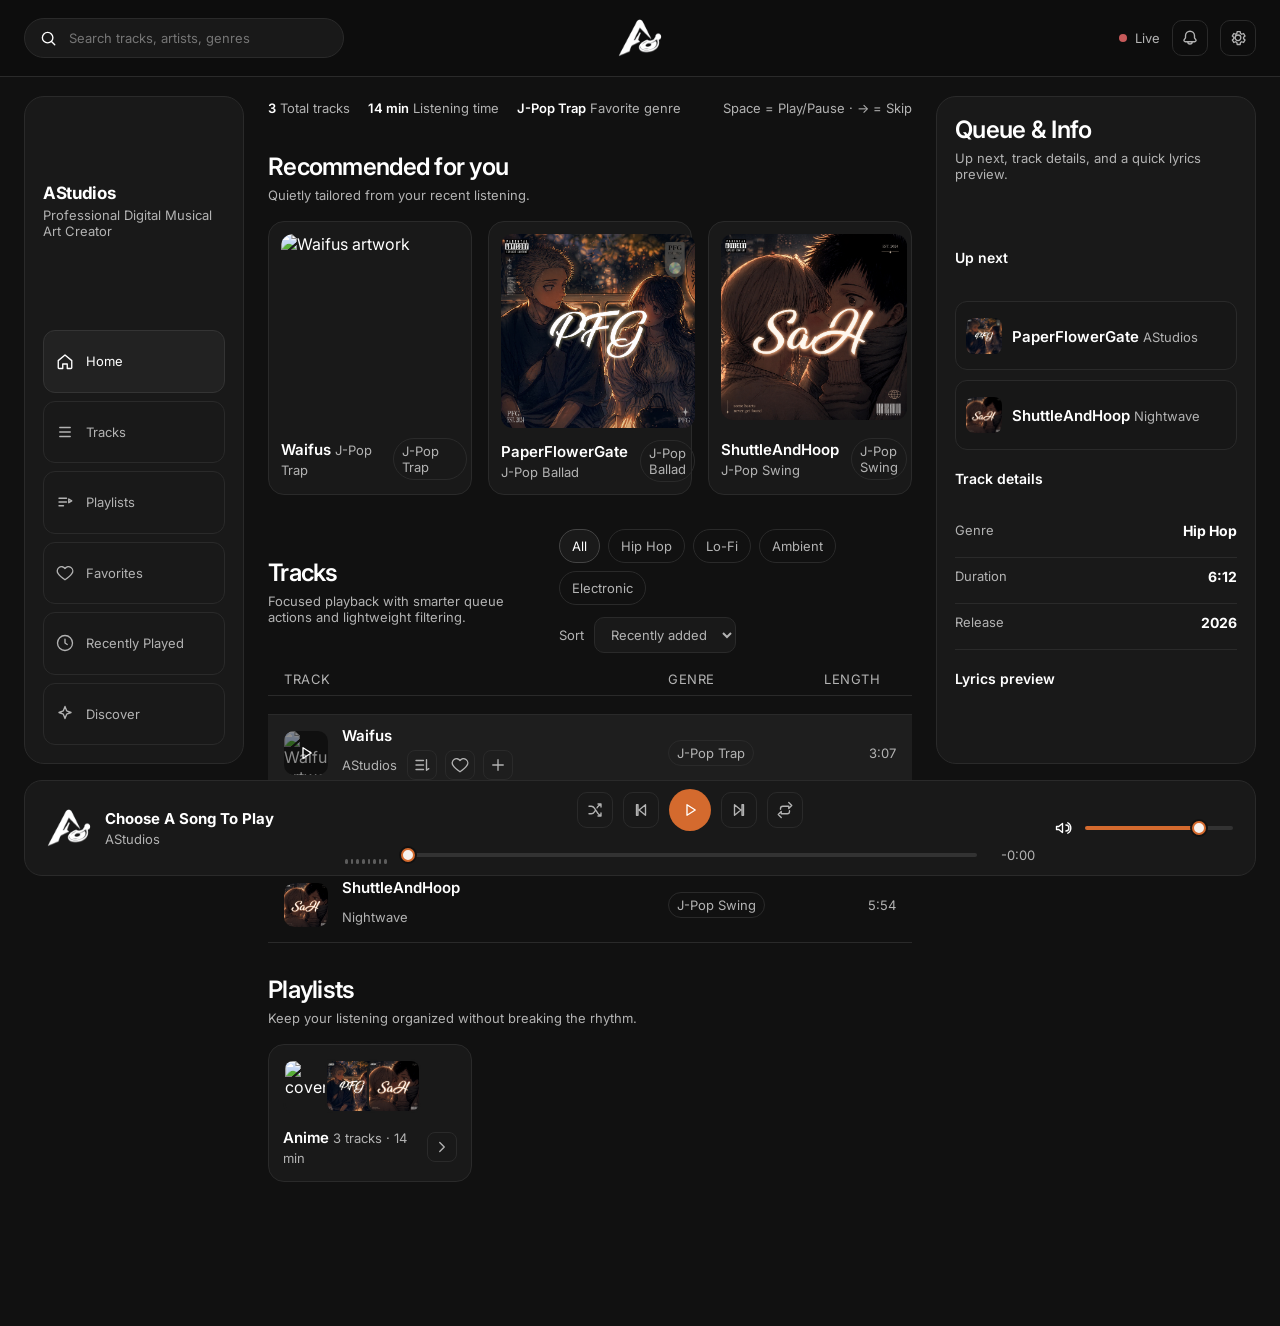
==== commit 1956c439: "Fixed WEB" ====
--- a/index.html
+++ b/index.html
@@ -412,13 +412,13 @@
         >
           <img
             id="playerCover"
-            src="images/cover1.jpg"
+            src="images/logo.png"
             alt="Current track cover art"
           />
         </a>
         <div class="player-track-copy">
-          <strong id="playerTitle">Track 1</strong>
-          <span id="playerArtist">Nightwave</span>
+          <strong id="playerTitle">Choose A Song To Play</strong>
+          <span id="playerArtist">AStudios</span>
         </div>
       </div>
 
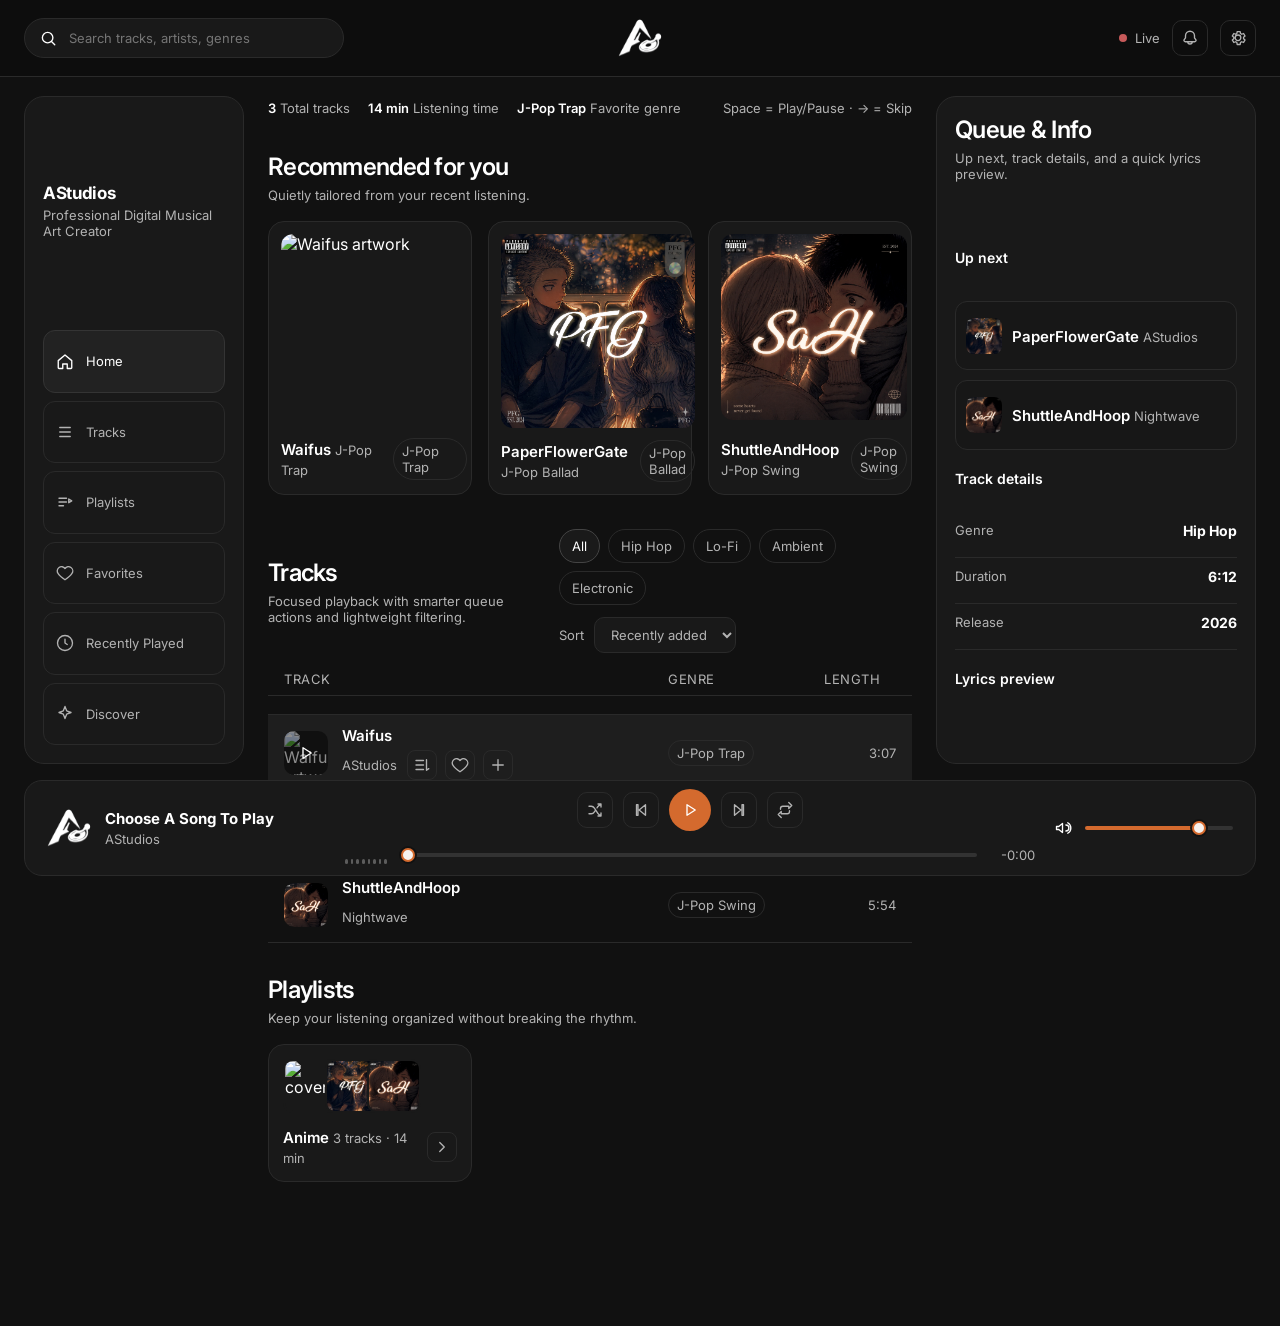
==== commit 6297045f: "Added Self Tab open in song cover" ====
--- a/index.html
+++ b/index.html
@@ -407,6 +407,7 @@
       <div class="player-track">
         <a
           href="now-playing.html"
+          target="_self"
           target="content"
           aria-label="Open Now Playing view"
         >
